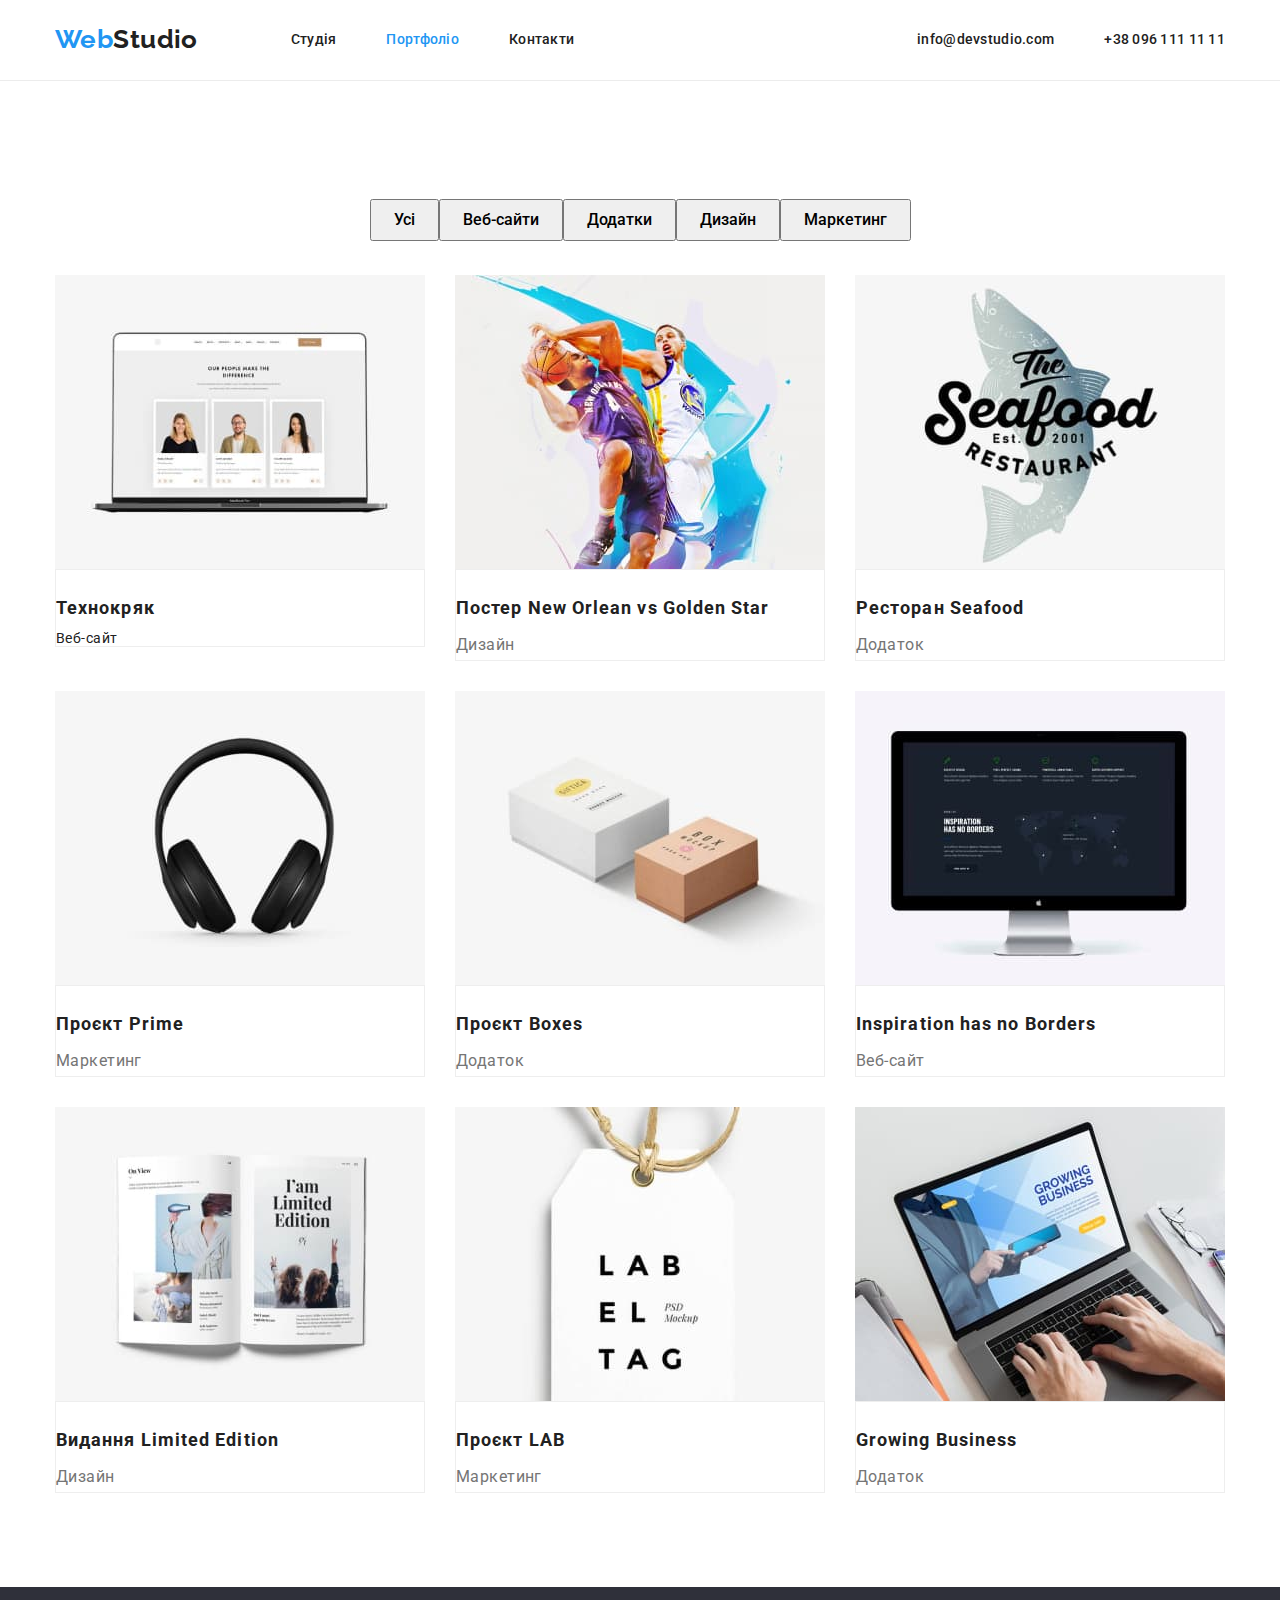
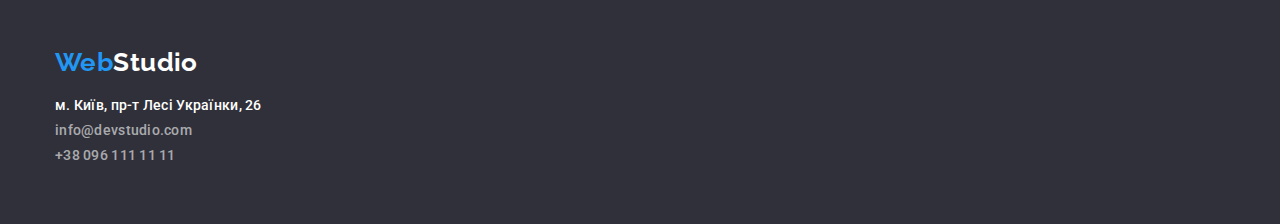
==== porfolio.html @ 24fc902a "fix" ====
<!DOCTYPE html>
<html lang="uk">

<head>
    <meta charset="UTF-8" />
    <meta http-equiv="X-UA-Compatible" content="IE=edge" />
    <meta name="viewport" content="width=device-width, initial-scale=1.0" />
    <title>Студія</title>
    <!-- Подключаем шрифты -->
    <link rel="preconnect" href="https://fonts.googleapis.com" />
    <link rel="preconnect" href="https://fonts.gstatic.com" crossorigin />
    <link
        href="https://fonts.googleapis.com/css2?family=Raleway:wght@700&family=Roboto:ital,wght@0,500;0,700;0,900;1,400&display=swap"
        rel="stylesheet" />
    <!-- Подключаем нормализатор CSS -->
    <link rel="stylesheet"
        href="https://cdnjs.cloudflare.com/ajax/libs/modern-normalize/1.1.0/modern-normalize.min.css" />
    <!-- Подключаем свой CSS -->
    <link rel="stylesheet" href="./css/styles.css" />
</head>

<body>
    <header class="header">


        <div class="container">
            <div class="main-nav">
                <a href="./index.html" class="logo">Web<span class="logo-head">Studio</span></a>
                <nav class="site-nav">
                    <ul class="site-nav">
                        <li class="nav-item "><a href="./index.html">Студія</a></li>
                        <li class="nav-item current"><a href="./porfolio.html">Портфоліо</a></li>
                        <li class="nav-item"><a href="">Контакти</a></li>
                    </ul>
                </nav>
                <ul class="auth-nav">
                    <li class="nav-item"><a href="">info@devstudio.com</a></li>
                    <li class="nav-item"><a href="">+38 096 111 11 11</a></li>
                </ul>
            </div>
        </div>
    </header>

    <!-- main start -->

    <main>
        <section class="container section">

            <!-- hide css -->
            <h2 class="hide-text ">Нашi роботи</h2>
            <!-- прячу, но влияет на размер !-->
            <!-- sub-menu -->
            <ul class="filter-list ">
                <li><button class="button">Усі</button></li>
                <li><button class="button">Веб-сайти</button></li>
                <li><button class="button">Додатки</button></li>
                <li><button class="button">Дизайн</button></li>
                <li><button class="button">Маркетинг</button></li>
            </ul>

            <!-- cards -->

            <ul class="cards">
                <li class="cards-item">
                    <a href=""><img src="./images/portfolio/img1.jpg" alt="img1" width="370">
                        <div class="cards-border">
                            <h2 class="card-item-title">Технокряк</h2>
                            <class="card-item-text">Веб-сайт</p>
                        </div>
                    </a>

                </li>
                <li class="cards-item">
                    <a href=""><img src="./images/portfolio/img2.jpg" alt="img2" width="370">
                        <div class="cards-border">
                            <h2 class="card-item-title">Постер New Orlean vs Golden Star</h2>
                            <p class="card-item-text">Дизайн</p>
                        </div>
                    </a>

                </li>
                <li class="cards-item">
                    <a href=""><img src="./images/portfolio/img3.jpg" alt="img3" width="370">
                        <div class="cards-border">
                            <h2 class="card-item-title">Ресторан Seafood</h2>
                            <p class="card-item-text">Додаток</p>
                        </div>
                    </a>

                </li>
                <li class="cards-item">
                    <a href=""><img src="./images/portfolio/img4.jpg" alt="img4" width="370">
                        <div class="cards-border">
                            <h2 class="card-item-title">Проєкт Prime</h2>
                            <p class="card-item-text">Маркетинг
                            </p>
                        </div>
                    </a>
                </li>
                <li class="cards-item">
                    <a href=""><img src="./images/portfolio/img5.jpg" alt="img5" width="370">
                        <div class="cards-border">
                            <h2 class="card-item-title">Проєкт Boxes</h2>
                            <p class="card-item-text">Додаток</p>
                        </div>
                    </a>

                </li>
                <li class="cards-item">
                    <a href=""><img src="./images/portfolio/img6.jpg" alt="img6" width="370">
                        <div class="cards-border">
                            <h2 class="card-item-title">Inspiration has no Borders</h2>
                            <p class="card-item-text">Веб-сайт</p>
                        </div>
                    </a>

                </li>
                <li class="cards-item">
                    <a href=""><img src="./images/portfolio/img7.jpg" alt="img7" width="370">
                        <div class="cards-border">
                            <h2 class="card-item-title">Видання Limited Edition</h2>
                            <p class="card-item-text">Дизайн</p>
                        </div>
                    </a>

                </li>
                <li class="cards-item">
                    <a href=""><img src="./images/portfolio/img8.jpg" alt="img8" width="370">
                        <div class="cards-border">
                            <h2 class="card-item-title">Проєкт LAB</h2>
                            <p class="card-item-text">Маркетинг
                            </p>
                        </div>
                    </a>

                </li>
                <li class="cards-item">
                    <a href=""><img src="./images/portfolio/img9.jpg" alt="img9" width="370">
                        <div class="cards-border">
                            <h2 class="card-item-title">Growing Business</h2>
                            <p class="card-item-text">Додаток</p>
                        </div>
                    </a>

                </li>
            </ul>
        </section>



    </main>

    <!-- footer -->

    <footer class="footer">
        <div class="container">
            <a href="" class="logo-footer-start">Web<span class="logo-footer-end">Studio</span></a>
            <address class="font-style">
                <ul>
                    <li class="adress-color item-footer">м. Київ, пр-т Лесі Українки, 26</li>
                    <li class="item-footer"><a href="mailto:info@devstudio.com">info@devstudio.com</a>

                    </li>
                    <li class="item-footer"><a href="tel:+38 096 111 11 11">+38 096 111 11 11</a></li>
                </ul>
            </address>
        </div>
    </footer>




</body>
---- css/styles.css ----
/* custom properties */
:root {
  --primary-text-color: #212121;
  --secondary-text-color: #757575;
  --activation-color: #2196f3;
  --white-text-color: #ffffff;
  --secondary-background-color: #f5f4fa;
  --footer-color-bg: #2f303a;
  --block-spacing: 94px;
}
/* utilities */
ul {
  list-style: none;
}
h1,
h2,
h3,
ul,
p {
  padding: 0;
  margin: 0;
}
a {
  text-decoration: none;
  color: currentColor;
}
img {
  display: block;
}
.hide-text {
  visibility: hidden;
}
/* page */
body {
  color: var(--primary-text-color);
  background-color: rgba(255, 255, 255, 1);
  font-family: Roboto, sans-serif;
  font-size: 14px;
  font-style: normal;
  letter-spacing: 0.03em;
}

/* container */
.header {
  border-bottom: 1px solid #ececec;
}
.section {
  padding-top: 94px;
  padding-bottom: 94px;
}
.container {
  width: 1200px;
  margin-left: auto;
  margin-right: auto;
  padding-left: 15px;
  padding-right: 15px;
}
/* main navi */
.main-nav {
  display: flex;
}
/* logo */
.logo {
  display: block;
  color: var(--activation-color);
  text-decoration: none;
  font-family: "Raleway";
  font-weight: 700;
  font-size: 26px;
  line-height: 1.19;

  padding-top: 24px;
  margin-right: 93px;
}

.logo-head {
  color: rgba(33, 33, 33, 1);
}
.nav-item {
  color: var(--primary-text-color);
  font-weight: 500;
  font-size: 14px;
  line-height: 1.14;
  letter-spacing: 0.02em;

  padding-top: 32px;
  padding-bottom: 32px;
}

.nav-item:hover,
.nav-item:focus {
  color: var(--activation-color);
}
.current {
  color: var(--activation-color);
}

.site-nav {
  display: flex;
  margin-right: auto;
  gap: 50px;
}
/* auth-nav */
.auth-nav {
  display: flex;
  gap: 50px;
}

/* hero */

.hero {
  text-align: center;
  background-color: #2f303a;
  /*  */
  padding-top: 200px;
  padding-bottom: 200px;
}

.hero-title {
  color: var(--white-text-color);
  font-weight: 900;
  font-size: 44px;
  line-height: 1.36;
  letter-spacing: 0.06em;
  text-transform: uppercase;

  /* width: 696px; */
  /* при указании ширины, текст уезжает, хотя к нему
  применен text-aligin родителя */

  margin-bottom: 30px;
}
.hero-btn {
  display: flex;
  color: var(--white-text-color);
  background-color: var(--activation-color);
  cursor: pointer;
  font-weight: 700;
  font-size: 16px;
  line-height: 1.87;
  letter-spacing: 0.06em;
  text-align: center;

  align-items: center;
  margin-left: auto;
  margin-right: auto;

  padding: 10px 32px;
  min-width: 216px;
}
/* advantages */

.advantages-list {
  display: flex;
  gap: 30px;

  margin-bottom: 94px;
}

.advantages-list-item {
  min-width: 270px;
  height: 98px;
}

.advantages-sub-title {
  font-weight: 700;
  font-size: 14px;
  line-height: 1.14;
  text-transform: uppercase;
  margin-bottom: 10px;
}
/* adv-text пропадает контент ???? */
.advantages-text {
  color: var(--secondary-text-color);
  line-height: 1.71;
}
/* work */
.work {
  text-align: center;
}

.title-h2 {
  font-weight: 700;
  font-size: 36px;
  line-height: 1.16;
  text-align: center;

  margin-bottom: 50px;
}
.work-list {
  display: flex;
  gap: 30px;
}

/* team */
.team {
  text-align: center;
  background-color: var(--secondary-background-color);
}

.team-list {
  display: flex;
  gap: 30px;
}
.team-list-item {
  width: 270px;
  height: 368px;

  background: #ffffff;

  box-shadow: 0px 1px 3px rgba(0, 0, 0, 0.12), 0px 1px 1px rgba(0, 0, 0, 0.14),
    0px 2px 1px rgba(0, 0, 0, 0.2);
  border-radius: 0px 0px 4px 4px;
}
.team-img {
  margin-bottom: 30px;
}
.team-sub-title {
  font-weight: 500;
  font-size: 16px;
  line-height: 1.16;

  margin-bottom: 10px;
}

.team-text {
  color: var(--secondary-text-color);
  font-size: 16px;
  font-weight: 400;
  line-height: 1.16;
}

/* footer */
.footer {
  background-color: #2f303a;
}
.font-style {
  font-style: normal;
}

/* logo */
.logo-footer-start {
  display: block;
  color: var(--activation-color);
  text-decoration: none;
  font-family: "Raleway";
  font-weight: 700;
  font-size: 26px;
  line-height: 1.19;

  padding-top: 60px;
  margin-bottom: 20px;
}

.logo-footer-end {
  color: rgba(255, 255, 255, 1);
}

.item-footer {
  display: block;

  color: rgba(255, 255, 255, 0.6);
  font-weight: 500;
  font-size: 14px;
  line-height: 1.14;
  letter-spacing: 0.02em;

  margin-top: 9px;
  margin-bottom: 9px;

  /* Или использовать padding ??? */
}

.item-footer:focus,
.item-footer:hover {
  color: var(--activation-color);
}
.adress-color {
  color: var(--white-text-color);
}

.item-footer:last-child {
  padding-bottom: 60px;
  margin-bottom: 0;
}

/* Portfolio */

.filter-list {
  display: flex;
  justify-content: center;

  margin-bottom: 34px;
}

.filter-list .button {
  cursor: pointer;
  font-weight: 500;
  font-size: 16px;
  line-height: 1.62;
  text-align: center;

  padding: 6px 22px;
}

.filter-list .button:hover,
.filter-list .button:focus {
  color: var(--white-text-color);
  background-color: var(--activation-color);
}
/* cards */

.cards {
  display: flex;
  flex-wrap: wrap;
  gap: 30px;
}

.cards-border {
  background: #ffffff;
  border: 1px solid #eeeeee;
}

.card-item-title {
  font-weight: 700;
  font-size: 18px;
  line-height: 2;
  letter-spacing: 0.06em;

  margin-top: 20px;
  margin-bottom: 4px;
}
.card-item-text {
  color: var(--secondary-text-color);
  font-size: 16px;
  line-height: 1.88;
}
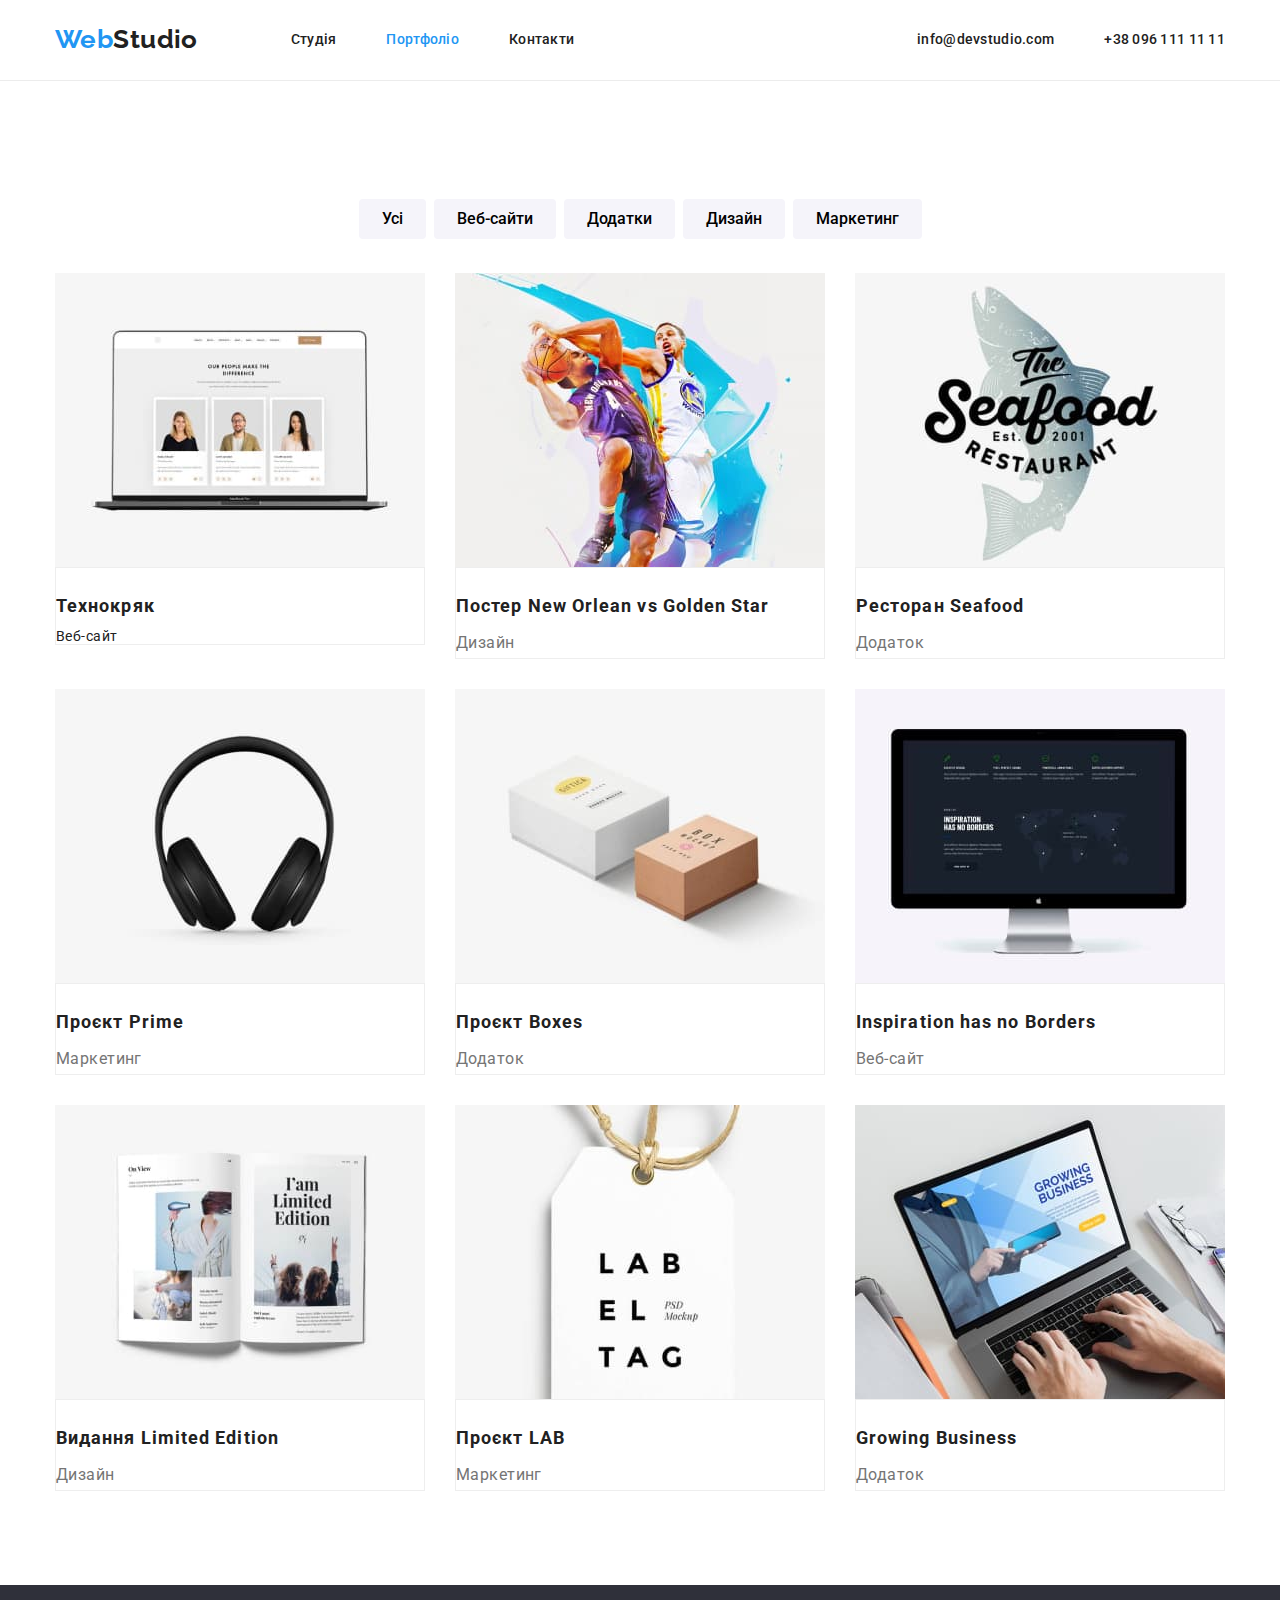
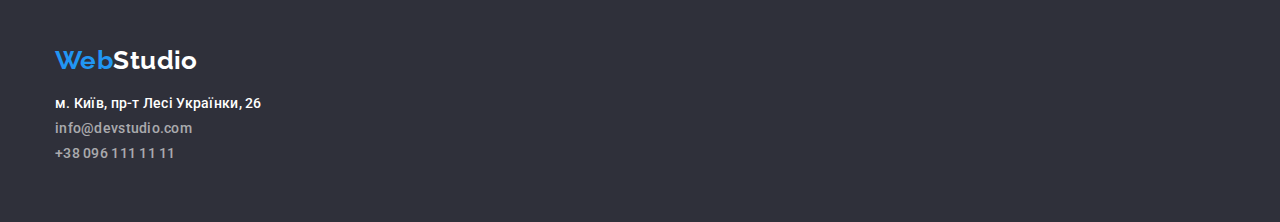
==== commit f1fd4f70: "fix" ====
--- a/porfolio.html
+++ b/porfolio.html
@@ -34,8 +34,8 @@
                     </ul>
                 </nav>
                 <ul class="auth-nav">
-                    <li class="nav-item"><a href="">info@devstudio.com</a></li>
-                    <li class="nav-item"><a href="">+38 096 111 11 11</a></li>
+                    <li class="nav-item"><a href="mailto:info@devstudio.com">info@devstudio.com</a></li>
+                    <li class="nav-item"><a href="tel:+380961111111">+38 096 111 11 11</a></li>
                 </ul>
             </div>
         </div>
@@ -50,7 +50,7 @@
             <h2 class="hide-text ">Нашi роботи</h2>
             <!-- прячу, но влияет на размер !-->
             <!-- sub-menu -->
-            <ul class="filter-list ">
+            <ul class="filter-list">
                 <li><button class="button">Усі</button></li>
                 <li><button class="button">Веб-сайти</button></li>
                 <li><button class="button">Додатки</button></li>
@@ -161,7 +161,7 @@
                     <li class="item-footer"><a href="mailto:info@devstudio.com">info@devstudio.com</a>
 
                     </li>
-                    <li class="item-footer"><a href="tel:+38 096 111 11 11">+38 096 111 11 11</a></li>
+                    <li class="item-footer"><a href="tel:+380961111111">+38 096 111 11 11</a></li>
                 </ul>
             </address>
         </div>
--- a/css/styles.css
+++ b/css/styles.css
@@ -26,6 +26,8 @@
 }
 img {
   display: block;
+  max-width: 100%;
+  height: auto;
 }
 .hide-text {
   visibility: hidden;
@@ -298,9 +300,15 @@
   font-weight: 500;
   font-size: 16px;
   line-height: 1.62;
-  text-align: center;
+  border: 1px solid transparent;
+  background: #f5f4fa;
+  border-radius: 4px;
 
   padding: 6px 22px;
+}
+
+.filter-list li:not(:last-child) {
+  margin-right: 8px;
 }
 
 .filter-list .button:hover,
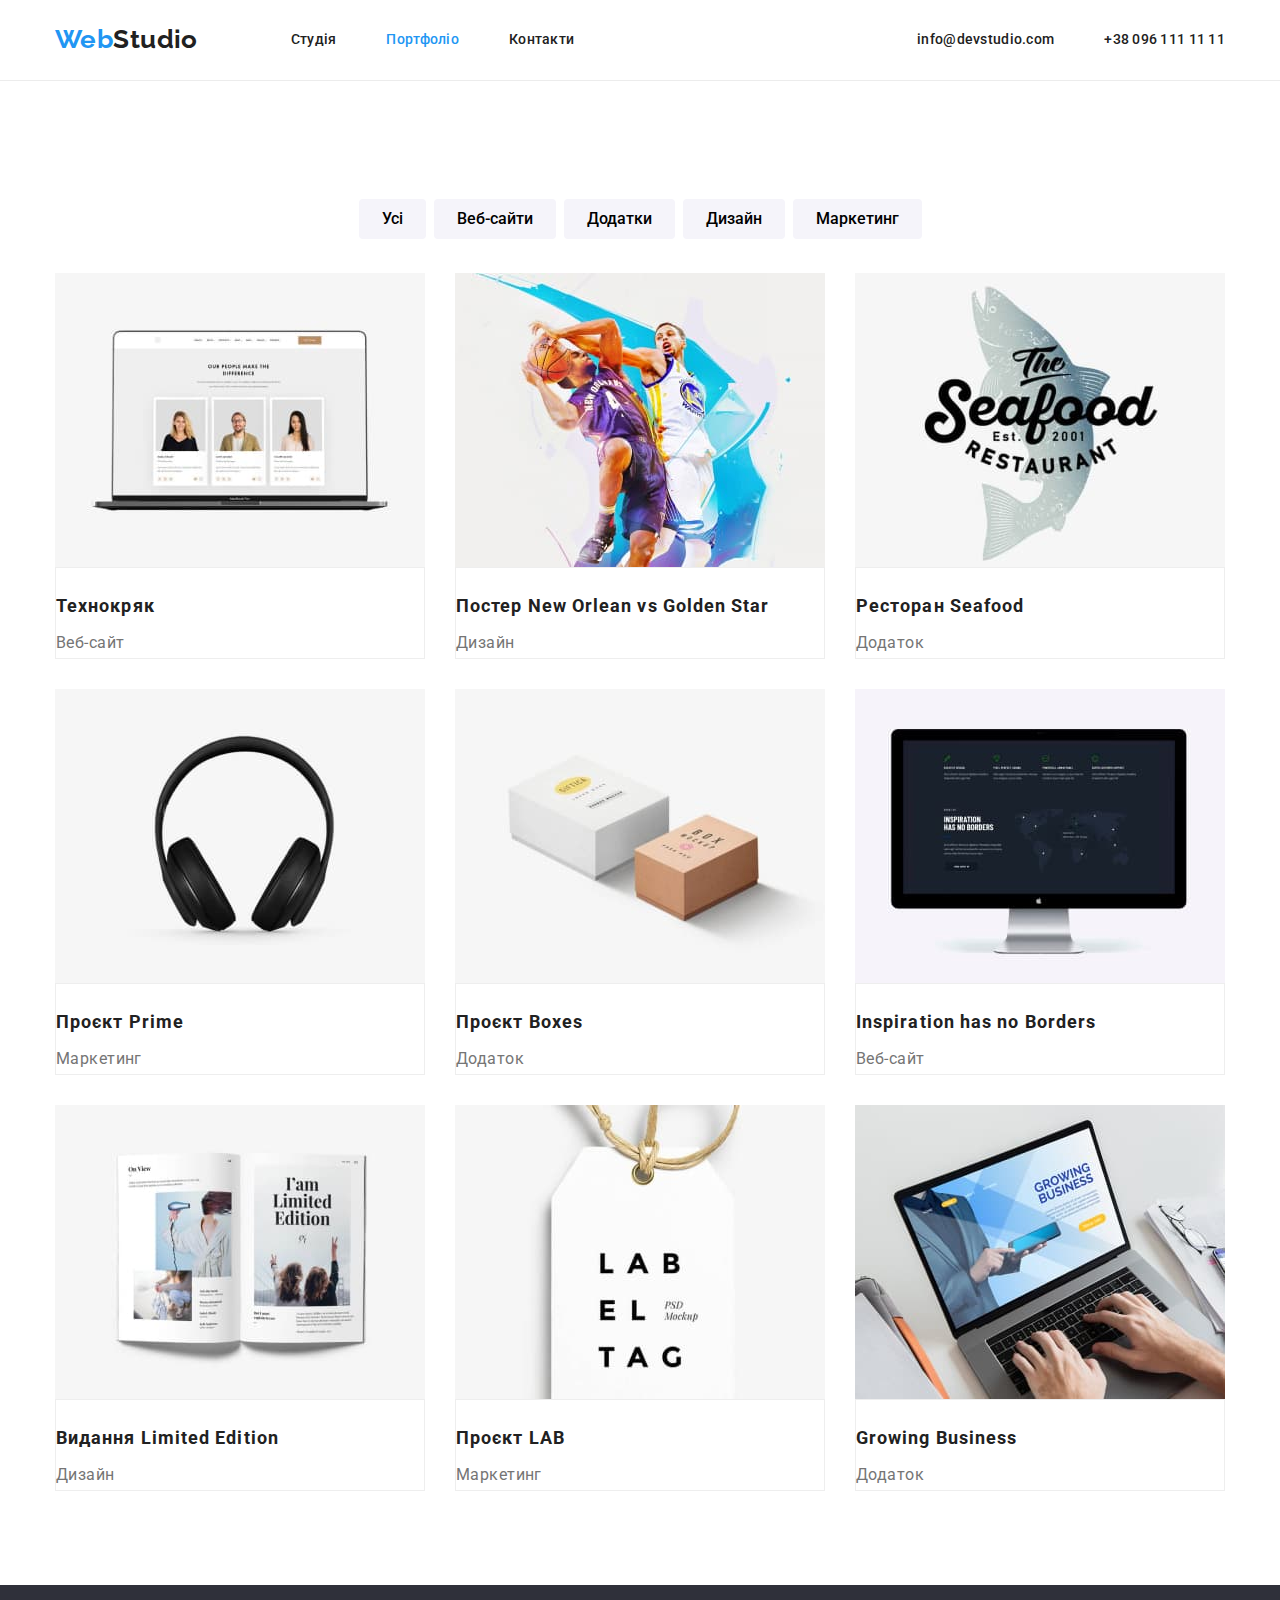
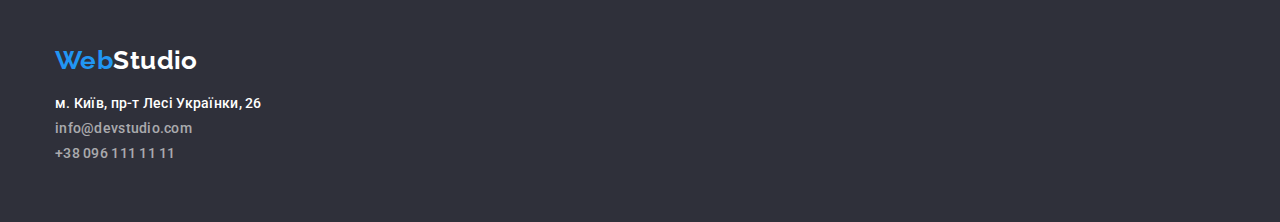
==== commit faade7a4: "fix" ====
--- a/porfolio.html
+++ b/porfolio.html
@@ -65,7 +65,7 @@
                     <a href=""><img src="./images/portfolio/img1.jpg" alt="img1" width="370">
                         <div class="cards-border">
                             <h2 class="card-item-title">Технокряк</h2>
-                            <class="card-item-text">Веб-сайт</p>
+                            <p class="card-item-text">Веб-сайт</p>
                         </div>
                     </a>
 
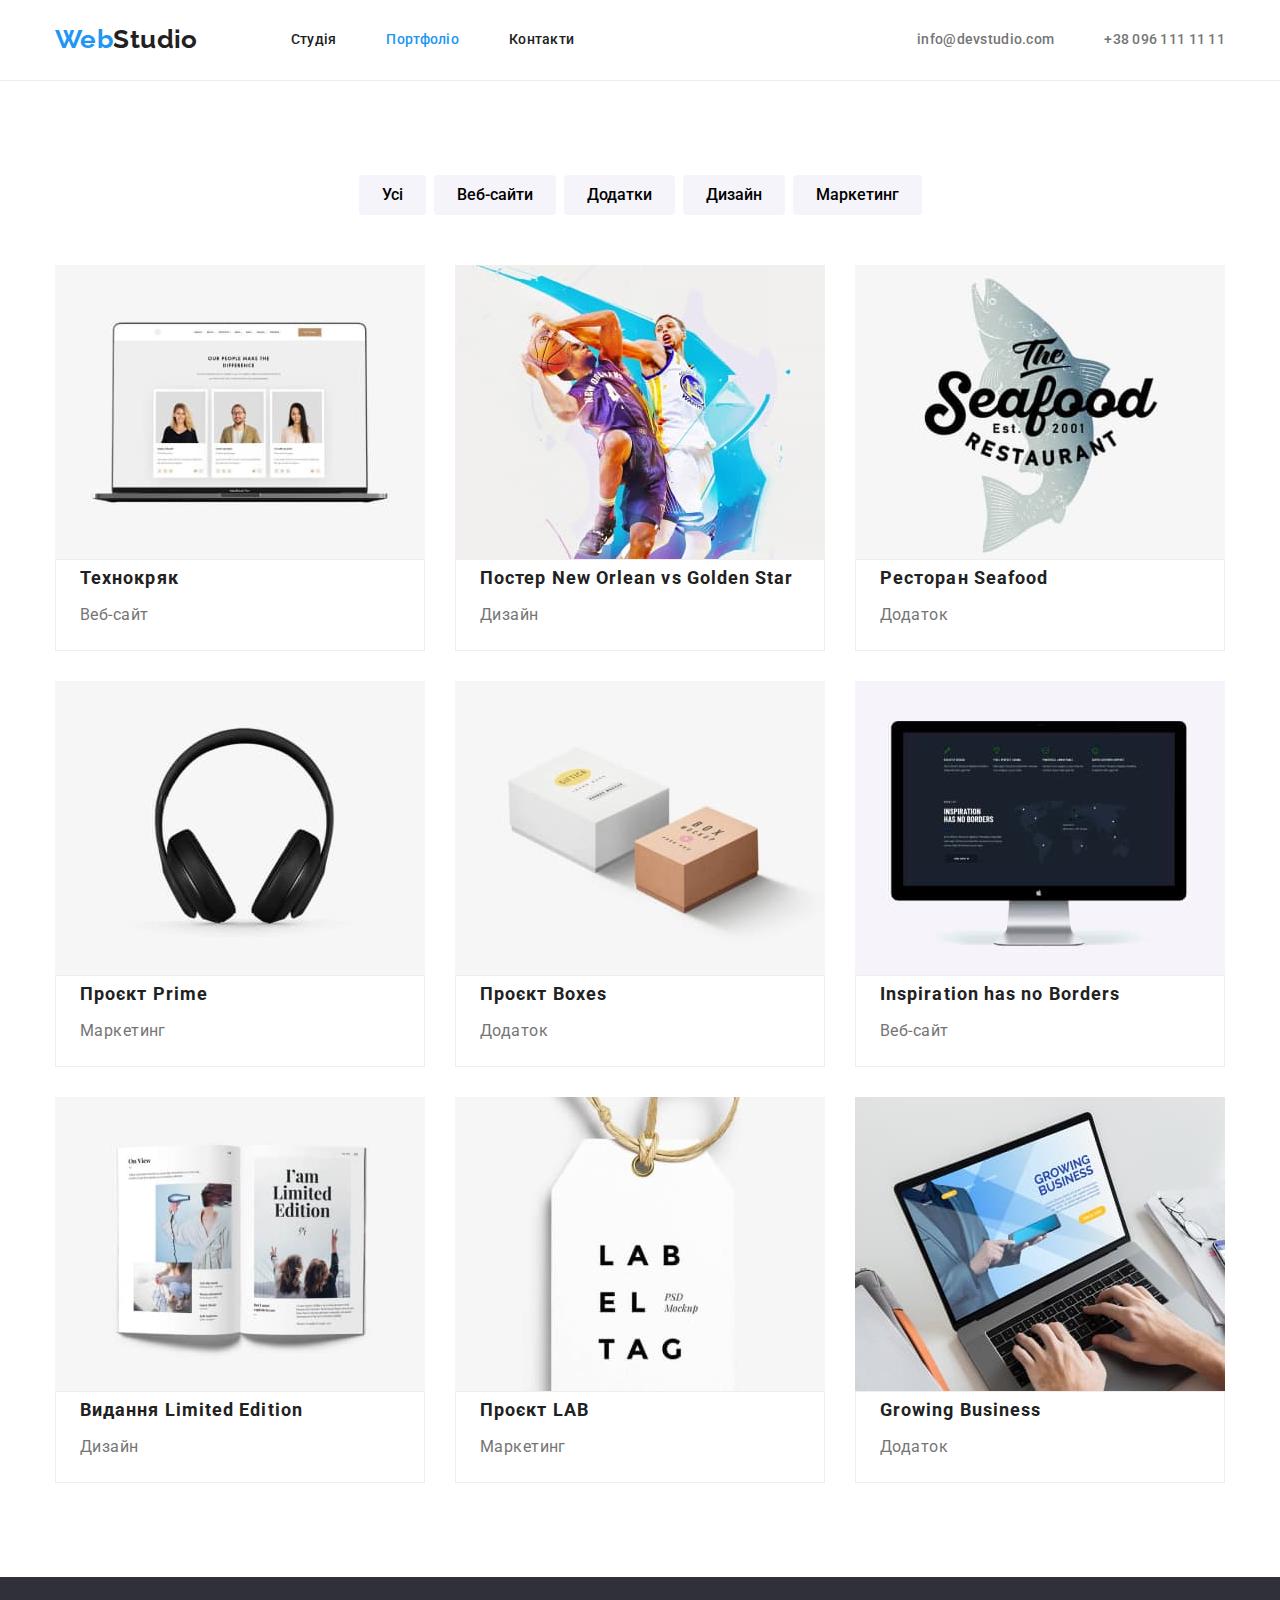
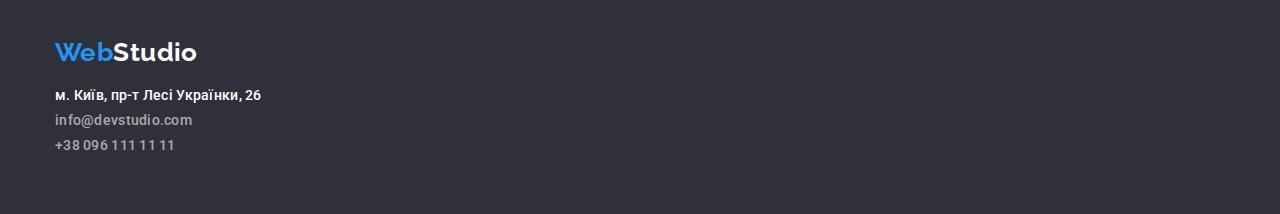
==== commit e0a4db6f: "fix after mentor" ====
--- a/porfolio.html
+++ b/porfolio.html
@@ -7,11 +7,11 @@
     <meta name="viewport" content="width=device-width, initial-scale=1.0" />
     <title>Студія</title>
     <!-- Подключаем шрифты -->
-    <link rel="preconnect" href="https://fonts.googleapis.com" />
-    <link rel="preconnect" href="https://fonts.gstatic.com" crossorigin />
+    <link rel="preconnect" href="https://fonts.googleapis.com">
+    <link rel="preconnect" href="https://fonts.gstatic.com" crossorigin>
     <link
-        href="https://fonts.googleapis.com/css2?family=Raleway:wght@700&family=Roboto:ital,wght@0,500;0,700;0,900;1,400&display=swap"
-        rel="stylesheet" />
+        href="https://fonts.googleapis.com/css2?family=Raleway:wght@700&family=Roboto:wght@400;500;700;900&display=swap"
+        rel="stylesheet">
     <!-- Подключаем нормализатор CSS -->
     <link rel="stylesheet"
         href="https://cdnjs.cloudflare.com/ajax/libs/modern-normalize/1.1.0/modern-normalize.min.css" />
@@ -34,8 +34,8 @@
                     </ul>
                 </nav>
                 <ul class="auth-nav">
-                    <li class="nav-item"><a href="mailto:info@devstudio.com">info@devstudio.com</a></li>
-                    <li class="nav-item"><a href="tel:+380961111111">+38 096 111 11 11</a></li>
+                    <li class="auth-contact"><a href="mailto:info@devstudio.com">info@devstudio.com</a></li>
+                    <li class="auth-contact"><a href="tel:+380961111111">+38 096 111 11 11</a></li>
                 </ul>
             </div>
         </div>
@@ -44,106 +44,107 @@
     <!-- main start -->
 
     <main>
-        <section class="container section">
+        <section class="section">
+            <div class="container">
+                <!-- hide css -->
+                <h1 class="hide-text ">Нашi роботи</h1>
 
-            <!-- hide css -->
-            <h2 class="hide-text ">Нашi роботи</h2>
-            <!-- прячу, но влияет на размер !-->
-            <!-- sub-menu -->
-            <ul class="filter-list">
-                <li><button class="button">Усі</button></li>
-                <li><button class="button">Веб-сайти</button></li>
-                <li><button class="button">Додатки</button></li>
-                <li><button class="button">Дизайн</button></li>
-                <li><button class="button">Маркетинг</button></li>
-            </ul>
+                <!-- sub-menu -->
+                <ul class="filter-list">
+                    <li><button class="button">Усі</button></li>
+                    <li><button class="button">Веб-сайти</button></li>
+                    <li><button class="button">Додатки</button></li>
+                    <li><button class="button">Дизайн</button></li>
+                    <li><button class="button">Маркетинг</button></li>
+                </ul>
 
-            <!-- cards -->
+                <!-- cards -->
 
-            <ul class="cards">
-                <li class="cards-item">
-                    <a href=""><img src="./images/portfolio/img1.jpg" alt="img1" width="370">
-                        <div class="cards-border">
-                            <h2 class="card-item-title">Технокряк</h2>
-                            <p class="card-item-text">Веб-сайт</p>
-                        </div>
-                    </a>
+                <ul class="cards">
+                    <li class="cards-item">
+                        <a href=""><img src="./images/portfolio/img1.jpg" alt="img1" width="370">
+                            <div class="cards-border">
+                                <h2 class="card-item-title">Технокряк</h2>
+                                <p class="card-item-text">Веб-сайт</p>
+                            </div>
+                        </a>
 
-                </li>
-                <li class="cards-item">
-                    <a href=""><img src="./images/portfolio/img2.jpg" alt="img2" width="370">
-                        <div class="cards-border">
-                            <h2 class="card-item-title">Постер New Orlean vs Golden Star</h2>
-                            <p class="card-item-text">Дизайн</p>
-                        </div>
-                    </a>
+                    </li>
+                    <li class="cards-item">
+                        <a href=""><img src="./images/portfolio/img2.jpg" alt="img2" width="370">
+                            <div class="cards-border">
+                                <h2 class="card-item-title">Постер New Orlean vs Golden Star</h2>
+                                <p class="card-item-text">Дизайн</p>
+                            </div>
+                        </a>
 
-                </li>
-                <li class="cards-item">
-                    <a href=""><img src="./images/portfolio/img3.jpg" alt="img3" width="370">
-                        <div class="cards-border">
-                            <h2 class="card-item-title">Ресторан Seafood</h2>
-                            <p class="card-item-text">Додаток</p>
-                        </div>
-                    </a>
+                    </li>
+                    <li class="cards-item">
+                        <a href=""><img src="./images/portfolio/img3.jpg" alt="img3" width="370">
+                            <div class="cards-border">
+                                <h2 class="card-item-title">Ресторан Seafood</h2>
+                                <p class="card-item-text">Додаток</p>
+                            </div>
+                        </a>
 
-                </li>
-                <li class="cards-item">
-                    <a href=""><img src="./images/portfolio/img4.jpg" alt="img4" width="370">
-                        <div class="cards-border">
-                            <h2 class="card-item-title">Проєкт Prime</h2>
-                            <p class="card-item-text">Маркетинг
-                            </p>
-                        </div>
-                    </a>
-                </li>
-                <li class="cards-item">
-                    <a href=""><img src="./images/portfolio/img5.jpg" alt="img5" width="370">
-                        <div class="cards-border">
-                            <h2 class="card-item-title">Проєкт Boxes</h2>
-                            <p class="card-item-text">Додаток</p>
-                        </div>
-                    </a>
+                    </li>
+                    <li class="cards-item">
+                        <a href=""><img src="./images/portfolio/img4.jpg" alt="img4" width="370">
+                            <div class="cards-border">
+                                <h2 class="card-item-title">Проєкт Prime</h2>
+                                <p class="card-item-text">Маркетинг
+                                </p>
+                            </div>
+                        </a>
+                    </li>
+                    <li class="cards-item">
+                        <a href=""><img src="./images/portfolio/img5.jpg" alt="img5" width="370">
+                            <div class="cards-border">
+                                <h2 class="card-item-title">Проєкт Boxes</h2>
+                                <p class="card-item-text">Додаток</p>
+                            </div>
+                        </a>
 
-                </li>
-                <li class="cards-item">
-                    <a href=""><img src="./images/portfolio/img6.jpg" alt="img6" width="370">
-                        <div class="cards-border">
-                            <h2 class="card-item-title">Inspiration has no Borders</h2>
-                            <p class="card-item-text">Веб-сайт</p>
-                        </div>
-                    </a>
+                    </li>
+                    <li class="cards-item">
+                        <a href=""><img src="./images/portfolio/img6.jpg" alt="img6" width="370">
+                            <div class="cards-border">
+                                <h2 class="card-item-title">Inspiration has no Borders</h2>
+                                <p class="card-item-text">Веб-сайт</p>
+                            </div>
+                        </a>
 
-                </li>
-                <li class="cards-item">
-                    <a href=""><img src="./images/portfolio/img7.jpg" alt="img7" width="370">
-                        <div class="cards-border">
-                            <h2 class="card-item-title">Видання Limited Edition</h2>
-                            <p class="card-item-text">Дизайн</p>
-                        </div>
-                    </a>
+                    </li>
+                    <li class="cards-item">
+                        <a href=""><img src="./images/portfolio/img7.jpg" alt="img7" width="370">
+                            <div class="cards-border">
+                                <h2 class="card-item-title">Видання Limited Edition</h2>
+                                <p class="card-item-text">Дизайн</p>
+                            </div>
+                        </a>
 
-                </li>
-                <li class="cards-item">
-                    <a href=""><img src="./images/portfolio/img8.jpg" alt="img8" width="370">
-                        <div class="cards-border">
-                            <h2 class="card-item-title">Проєкт LAB</h2>
-                            <p class="card-item-text">Маркетинг
-                            </p>
-                        </div>
-                    </a>
+                    </li>
+                    <li class="cards-item">
+                        <a href=""><img src="./images/portfolio/img8.jpg" alt="img8" width="370">
+                            <div class="cards-border">
+                                <h2 class="card-item-title">Проєкт LAB</h2>
+                                <p class="card-item-text">Маркетинг
+                                </p>
+                            </div>
+                        </a>
 
-                </li>
-                <li class="cards-item">
-                    <a href=""><img src="./images/portfolio/img9.jpg" alt="img9" width="370">
-                        <div class="cards-border">
-                            <h2 class="card-item-title">Growing Business</h2>
-                            <p class="card-item-text">Додаток</p>
-                        </div>
-                    </a>
+                    </li>
+                    <li class="cards-item">
+                        <a href=""><img src="./images/portfolio/img9.jpg" alt="img9" width="370">
+                            <div class="cards-border">
+                                <h2 class="card-item-title">Growing Business</h2>
+                                <p class="card-item-text">Додаток</p>
+                            </div>
+                        </a>
 
-                </li>
-            </ul>
+                    </li>
+                </ul>
+            </div>
         </section>
 
 
@@ -157,7 +158,7 @@
             <a href="" class="logo-footer-start">Web<span class="logo-footer-end">Studio</span></a>
             <address class="font-style">
                 <ul>
-                    <li class="adress-color item-footer">м. Київ, пр-т Лесі Українки, 26</li>
+                    <li class="adress-color item-footer"><a href=""> м. Київ, пр-т Лесі Українки, 26</a></li>
                     <li class="item-footer"><a href="mailto:info@devstudio.com">info@devstudio.com</a>
 
                     </li>
--- a/css/styles.css
+++ b/css/styles.css
@@ -30,8 +30,18 @@
   height: auto;
 }
 .hide-text {
-  visibility: hidden;
-}
+  position: absolute;
+  width: 1px;
+  height: 1px;
+  margin: -1px;
+  border: 0;
+  padding: 0;
+  white-space: nowrap;
+  clip-path: inset(100%);
+  clip: rect(0 0 0 0);
+  overflow: hidden;
+}
+
 /* page */
 body {
   color: var(--primary-text-color);
@@ -96,16 +106,28 @@
 .current {
   color: var(--activation-color);
 }
-
+.main-nav nav {
+  margin-right: auto;
+}
 .site-nav {
   display: flex;
-  margin-right: auto;
+
   gap: 50px;
 }
 /* auth-nav */
 .auth-nav {
   display: flex;
   gap: 50px;
+}
+.auth-contact {
+  color: var(--secondary-text-color);
+  font-weight: 500;
+  font-size: 14px;
+  line-height: 1.14;
+  letter-spacing: 0.02em;
+
+  padding-top: 32px;
+  padding-bottom: 32px;
 }
 
 /* hero */
@@ -126,9 +148,9 @@
   letter-spacing: 0.06em;
   text-transform: uppercase;
 
-  /* width: 696px; */
-  /* при указании ширины, текст уезжает, хотя к нему
-  применен text-aligin родителя */
+  width: 696px;
+  margin-left: auto;
+  margin-right: auto;
 
   margin-bottom: 30px;
 }
@@ -141,22 +163,23 @@
   font-size: 16px;
   line-height: 1.87;
   letter-spacing: 0.06em;
-  text-align: center;
-
-  align-items: center;
+
   margin-left: auto;
   margin-right: auto;
 
   padding: 10px 32px;
   min-width: 216px;
+
+  border: 1px solid transparent;
+  border-radius: 4px;
+
+  /* box-shadow: 0px 4px 4px rgba(0, 0, 0, 0.15); */
 }
 /* advantages */
 
 .advantages-list {
   display: flex;
   gap: 30px;
-
-  margin-bottom: 94px;
 }
 
 .advantages-list-item {
@@ -175,10 +198,11 @@
 .advantages-text {
   color: var(--secondary-text-color);
   line-height: 1.71;
+  font-weight: normal;
 }
 /* work */
-.work {
-  text-align: center;
+.section.work {
+  padding-top: 0;
 }
 
 .title-h2 {
@@ -228,13 +252,17 @@
 .team-text {
   color: var(--secondary-text-color);
   font-size: 16px;
-  font-weight: 400;
+  font-weight: normal;
   line-height: 1.16;
+
+  margin-bottom: 30px;
 }
 
 /* footer */
 .footer {
   background-color: #2f303a;
+  padding-top: 60px;
+  padding-bottom: 60px;
 }
 .font-style {
   font-style: normal;
@@ -250,7 +278,6 @@
   font-size: 26px;
   line-height: 1.19;
 
-  padding-top: 60px;
   margin-bottom: 20px;
 }
 
@@ -267,7 +294,6 @@
   line-height: 1.14;
   letter-spacing: 0.02em;
 
-  margin-top: 9px;
   margin-bottom: 9px;
 
   /* Или использовать padding ??? */
@@ -282,7 +308,6 @@
 }
 
 .item-footer:last-child {
-  padding-bottom: 60px;
   margin-bottom: 0;
 }
 
@@ -292,7 +317,8 @@
   display: flex;
   justify-content: center;
 
-  margin-bottom: 34px;
+  margin-bottom: 50px;
+  /* margin-bottom: 34px; */
 }
 
 .filter-list .button {
@@ -327,6 +353,10 @@
 .cards-border {
   background: #ffffff;
   border: 1px solid #eeeeee;
+
+  padding-right: 24px;
+  padding-bottom: 20px;
+  padding-left: 24px;
 }
 
 .card-item-title {
@@ -335,11 +365,11 @@
   line-height: 2;
   letter-spacing: 0.06em;
 
-  margin-top: 20px;
   margin-bottom: 4px;
 }
 .card-item-text {
   color: var(--secondary-text-color);
   font-size: 16px;
   line-height: 1.88;
-}
+  font-weight: normal;
+}
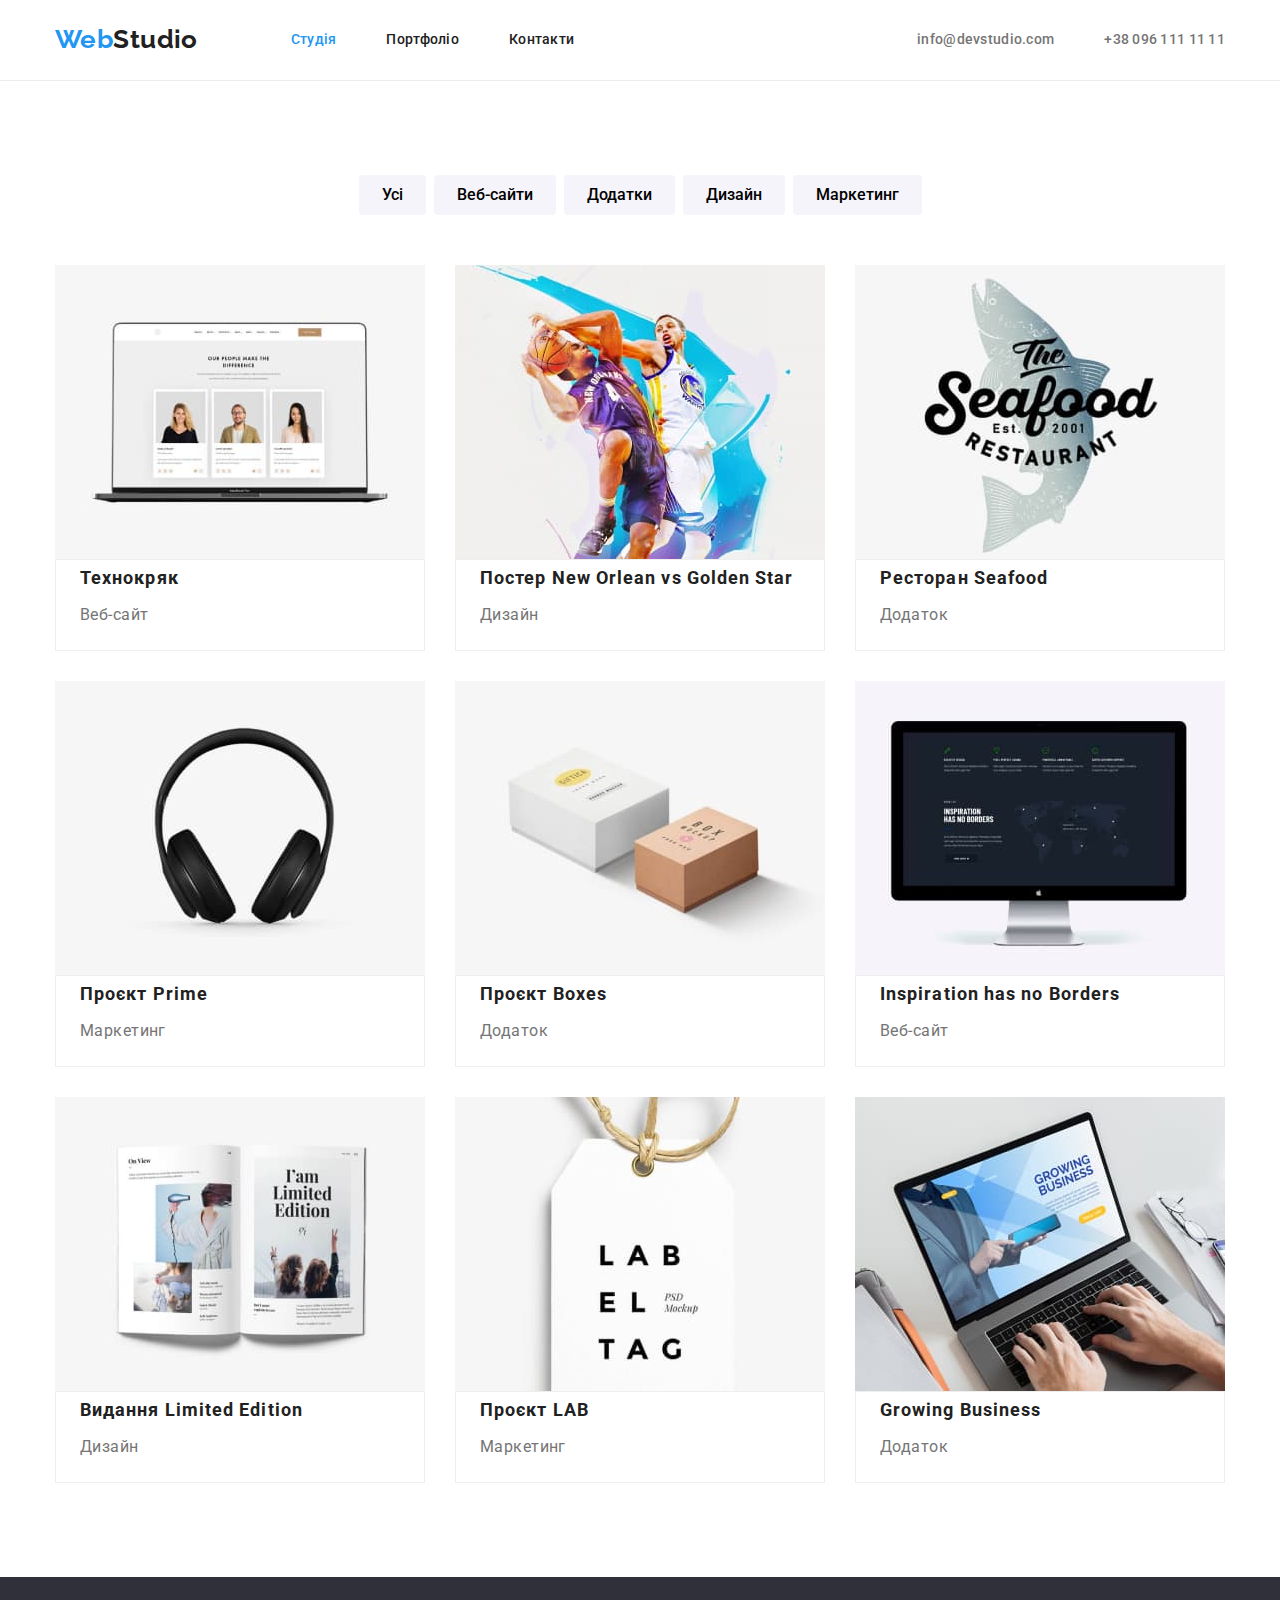
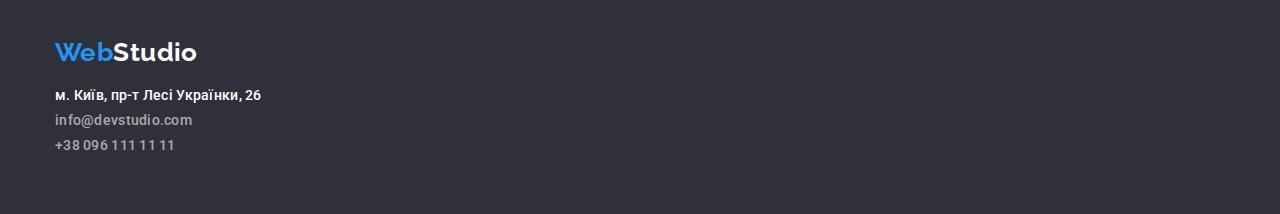
==== commit 1bf046d0: "fix" ====
--- a/porfolio.html
+++ b/porfolio.html
@@ -23,22 +23,22 @@
     <header class="header">
 
 
-        <div class="container">
-            <div class="main-nav">
-                <a href="./index.html" class="logo">Web<span class="logo-head">Studio</span></a>
-                <nav class="site-nav">
-                    <ul class="site-nav">
-                        <li class="nav-item "><a href="./index.html">Студія</a></li>
-                        <li class="nav-item current"><a href="./porfolio.html">Портфоліо</a></li>
-                        <li class="nav-item"><a href="">Контакти</a></li>
-                    </ul>
-                </nav>
-                <ul class="auth-nav">
-                    <li class="auth-contact"><a href="mailto:info@devstudio.com">info@devstudio.com</a></li>
-                    <li class="auth-contact"><a href="tel:+380961111111">+38 096 111 11 11</a></li>
+        <div class="container main-nav">
+
+            <a href="./index.html" class="logo">Web<span class="logo-head">Studio</span></a>
+            <nav class="site-nav">
+                <ul class="site-nav">
+                    <li><a href="./index.html" class="nav-item current">Студія</a></li>
+                    <li><a href="./porfolio.html" class="nav-item ">Портфоліо</a></li>
+                    <li><a href="" class="nav-item">Контакти</a></li>
                 </ul>
-            </div>
+            </nav>
+            <ul class="auth-nav">
+                <li class="auth-contact"><a href="mailto:info@devstudio.com">info@devstudio.com</a></li>
+                <li class="auth-contact"><a href="tel:+380961111111">+38 096 111 11 11</a></li>
+            </ul>
         </div>
+
     </header>
 
     <!-- main start -->
--- a/css/styles.css
+++ b/css/styles.css
@@ -89,6 +89,7 @@
   color: rgba(33, 33, 33, 1);
 }
 .nav-item {
+  display: block;
   color: var(--primary-text-color);
   font-weight: 500;
   font-size: 14px;
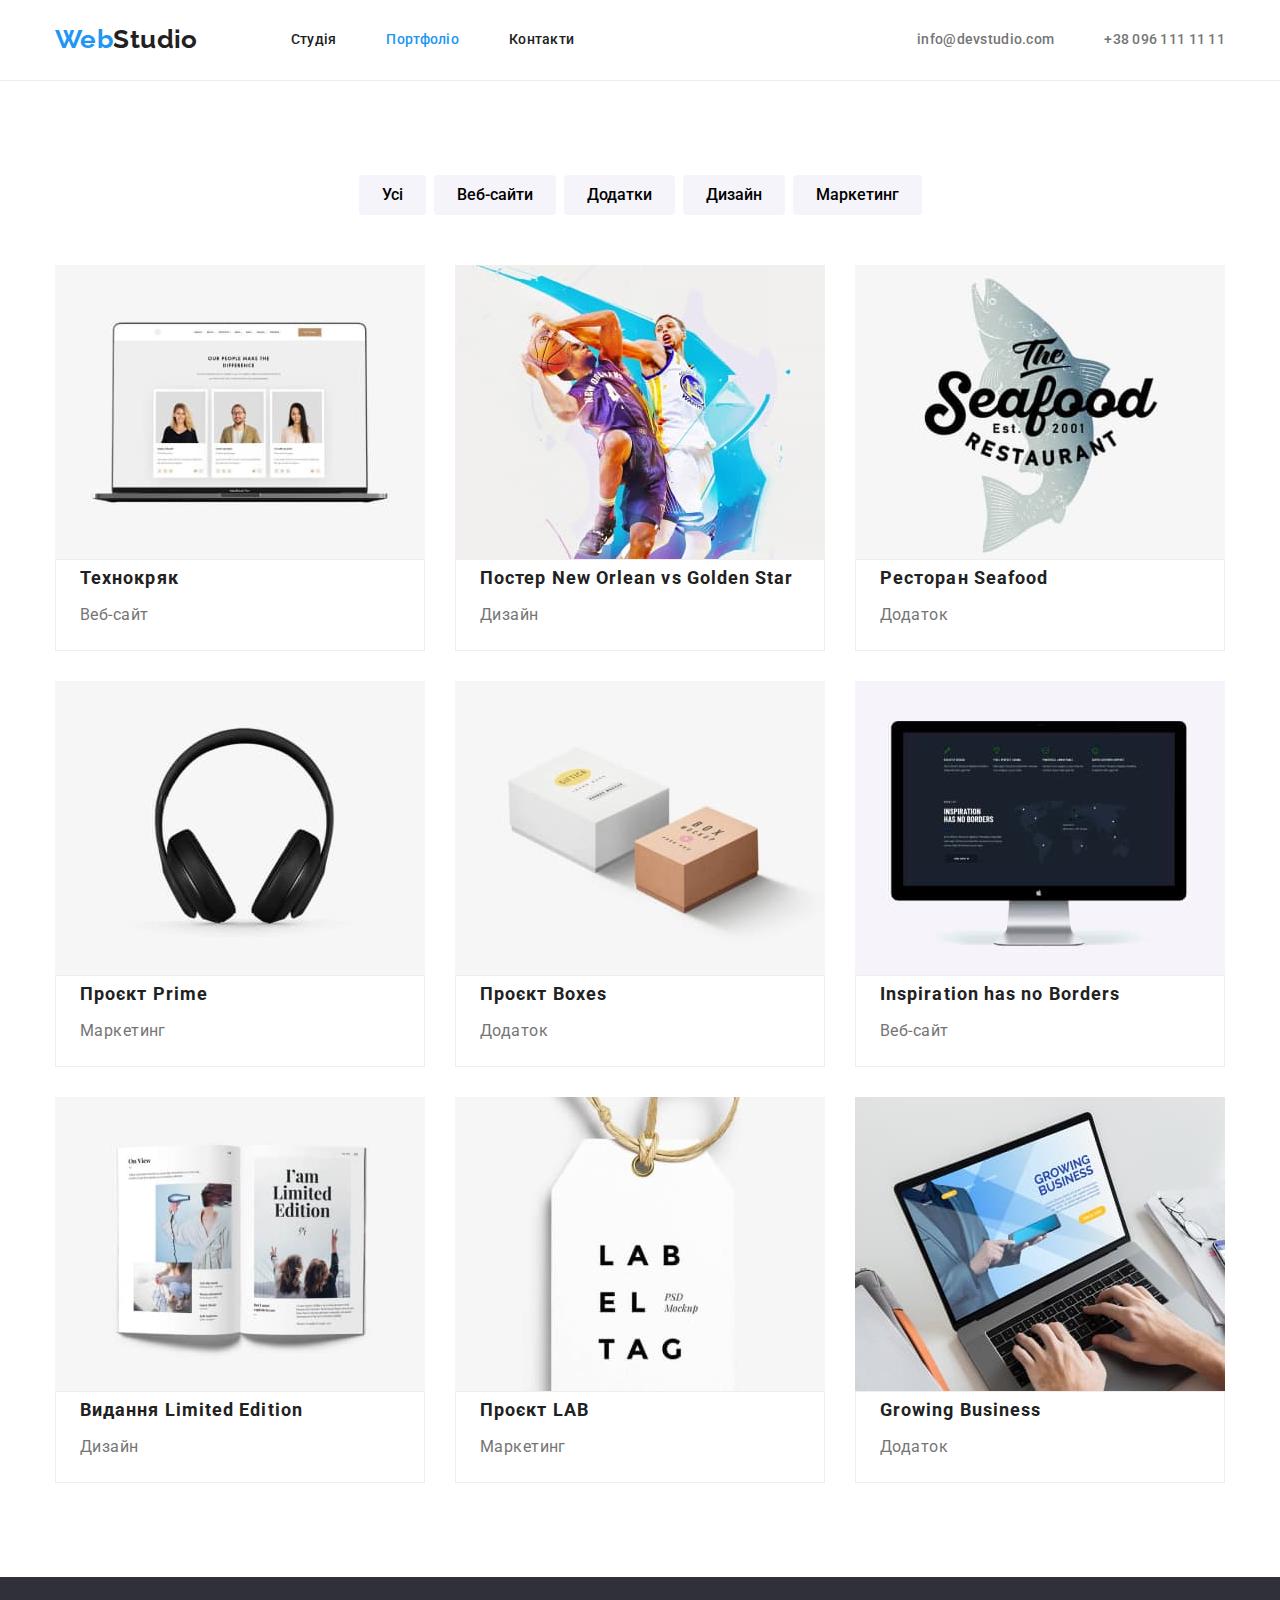
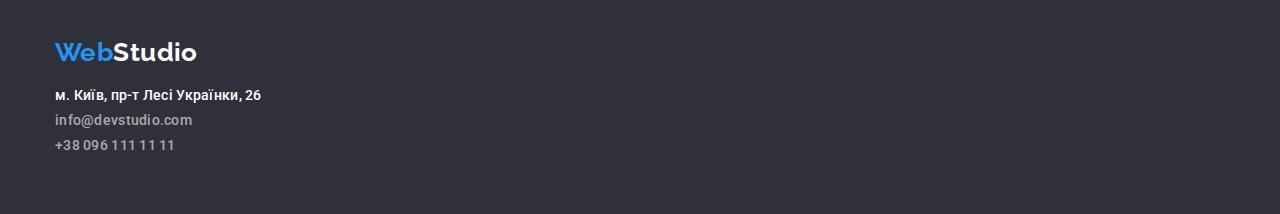
==== commit d0810a80: "fix current" ====
--- a/porfolio.html
+++ b/porfolio.html
@@ -28,8 +28,8 @@
             <a href="./index.html" class="logo">Web<span class="logo-head">Studio</span></a>
             <nav class="site-nav">
                 <ul class="site-nav">
-                    <li><a href="./index.html" class="nav-item current">Студія</a></li>
-                    <li><a href="./porfolio.html" class="nav-item ">Портфоліо</a></li>
+                    <li><a href="./index.html" class="nav-item ">Студія</a></li>
+                    <li><a href="./porfolio.html" class="nav-item current">Портфоліо</a></li>
                     <li><a href="" class="nav-item">Контакти</a></li>
                 </ul>
             </nav>
